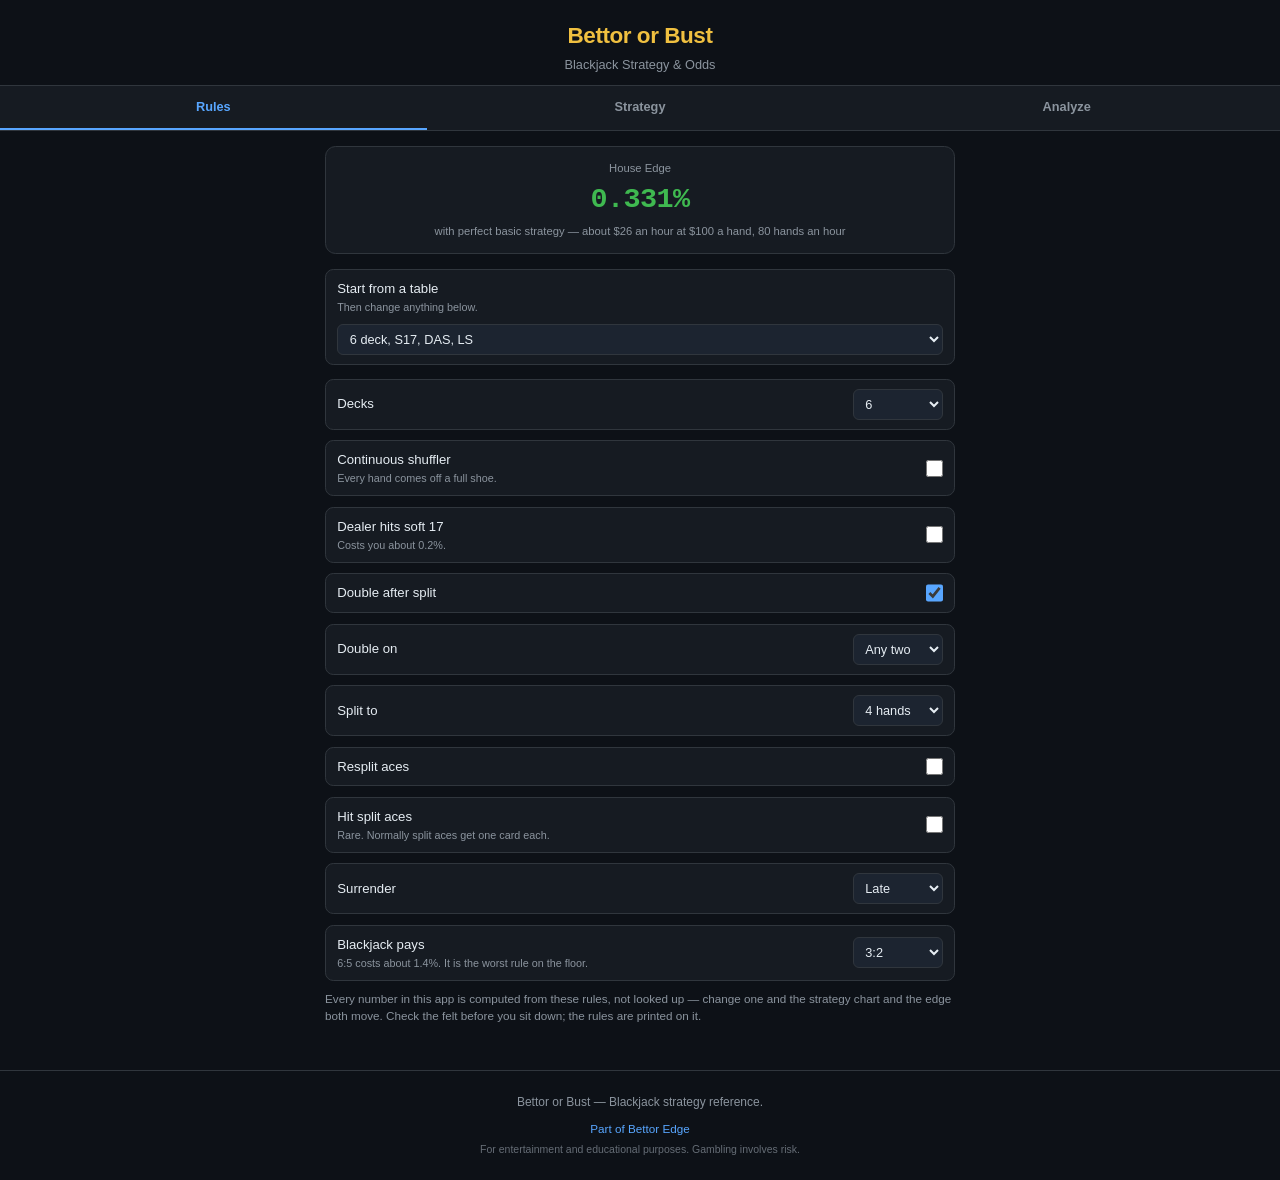
==== bob/index.html @ 898db22c "Ship Bettor or Bust: rules, strategy chart, analyzer and play mode The blackjack app is now usable, " ====
<!DOCTYPE html>
<html lang="en">
<head>
  <meta charset="UTF-8">
  <meta name="viewport" content="width=device-width, initial-scale=1.0, viewport-fit=cover">
  <title>Bettor or Bust — Blackjack Strategy &amp; Odds</title>
  <meta name="description" content="Blackjack basic strategy, hand analyzer and house edge, derived from your table's exact rules rather than looked up.">
  <link rel="stylesheet" href="css/style.css?v=93f70a32">

  <link rel="manifest" href="manifest.webmanifest">
  <meta name="theme-color" content="#0d1117">
  <link rel="icon" href="icons/favicon-32.png" sizes="32x32">
  <link rel="apple-touch-icon" href="icons/apple-touch-icon.png">
  <!-- Opaque status bar: iOS reserves the space itself, so the layout never
       renders under the clock. -->
  <meta name="apple-mobile-web-app-capable" content="yes">
  <meta name="mobile-web-app-capable" content="yes">
  <meta name="apple-mobile-web-app-status-bar-style" content="black">
  <meta name="apple-mobile-web-app-title" content="BoB">
</head>
<body>
  <header>
    <h1>Bettor or Bust</h1>
    <p class="subtitle">Blackjack Strategy &amp; Odds</p>
  </header>

  <nav>
    <a href="#rules" class="nav-link active" data-tab="rules">Rules</a>
    <a href="#strategy" class="nav-link" data-tab="strategy">Strategy</a>
    <a href="#analyze" class="nav-link" data-tab="analyze">Analyze</a>
  </nav>

  <main>
    <section id="rules" class="tab-content active">
      <div class="edge-badge">
        <span class="edge-label">House Edge</span>
        <span class="edge-value" id="edge-value">—</span>
        <span class="edge-sub" id="edge-sub">with perfect basic strategy</span>
      </div>

      <div class="rule-row preset-row">
        <label for="preset-select">Start from a table
          <span class="hint">Then change anything below.</span>
        </label>
        <select id="preset-select"></select>
      </div>

      <div class="rules-grid" id="rules-grid"></div>

      <p class="note">Every number in this app is computed from these rules, not
        looked up — change one and the strategy chart and the edge both move.
        Check the felt before you sit down; the rules are printed on it.</p>
    </section>

    <section id="strategy" class="tab-content">
      <h2 id="strategy-title">Basic strategy</h2>
      <p class="note" id="strategy-sub"></p>

      <h3>Hard totals</h3>
      <div class="chart-scroll"><table class="chart" id="chart-hard"></table></div>

      <h3>Soft totals</h3>
      <div class="chart-scroll"><table class="chart" id="chart-soft"></table></div>

      <h3>Pairs</h3>
      <div class="chart-scroll"><table class="chart" id="chart-pairs"></table></div>

      <div class="legend" id="chart-legend"></div>

      <p class="note">A gold outline marks a cell whose second-best action is
        within 0.01 of a bet — a coin flip the chart has to round one way. Tap
        any cell to open it in the analyzer.</p>
    </section>

    <section id="analyze" class="tab-content">
      <div class="mode-toggle">
        <button id="mode-analyze" class="active">Analyze</button>
        <button id="mode-play">Play</button>
      </div>

      <div id="analyze-pane">
        <div class="seat">
          <div class="seat-label"><span>Dealer upcard</span></div>
          <div class="hand" id="an-dealer"></div>
        </div>
        <div class="seat">
          <div class="seat-label"><span>Your hand</span><span class="seat-total" id="an-total"></span></div>
          <div class="hand" id="an-player"></div>
        </div>

        <div class="btn-row">
          <button id="an-target-dealer">Set dealer card</button>
          <button id="an-target-player" class="primary">Add to your hand</button>
          <button id="an-clear">Clear</button>
        </div>

        <div class="picker" id="an-picker"></div>
        <div id="an-result"></div>
      </div>

      <div id="play-pane" style="display:none">
        <div id="play-table"></div>
        <div class="btn-row" id="play-actions"></div>
        <div id="play-feedback"></div>
        <div class="stats" id="play-stats"></div>
      </div>
    </section>
  </main>

  <footer>
    <p>Bettor or Bust &mdash; Blackjack strategy reference.</p>
    <p class="site-link"><a href="../">Part of Bettor Edge</a></p>
    <p class="disclaimer">For entertainment and educational purposes. Gambling involves risk.</p>
  </footer>

  <script src="js/rules.js?v=93f70a32"></script>
  <script src="js/engine.js?v=93f70a32"></script>
  <script src="js/strategy.js?v=93f70a32"></script>
  <script src="js/analyzer.js?v=93f70a32"></script>
  <script src="js/game.js?v=93f70a32"></script>
  <script src="js/app.js?v=93f70a32"></script>
  <script>
    if ("serviceWorker" in navigator) {
      window.addEventListener("load", function () {
        navigator.serviceWorker.register("sw.js").catch(function () {
          // Offline support is a bonus; the app works without it.
        });
      });
    }
  </script>
</body>
</html>
---- bob/css/style.css ----
/* ===== Bettor or Bust — Mobile-first styles ===== */

:root {
  --color-bg: #0d1117;
  --color-surface: #161b22;
  --color-raised: #1c2430;
  --color-border: #30363d;
  --color-text: #e6edf3;
  --color-text-muted: #8b949e;
  --color-accent: #58a6ff;
  --color-gold: #f0c040;
  --color-green: #3fb950;
  --color-red: #f85149;
  --color-orange: #d29922;
  --color-purple: #bc8cff;
  --font-mono: "SF Mono", "Cascadia Code", "Fira Code", Consolas, monospace;
  --font-sans: -apple-system, BlinkMacSystemFont, "Segoe UI", Roboto, sans-serif;

  /* Action colours, shared by the chart and the analyzer so a cell and a
     button for the same action always read as the same thing. */
  --act-stand: #c94f4f;
  --act-hit: #2f6f4f;
  --act-double: #b3801f;
  --act-split: #4a6fb5;
  --act-surrender: #6b7280;
}

* { margin: 0; padding: 0; box-sizing: border-box; }

html { font-size: 15px; }

body {
  font-family: var(--font-sans);
  background: var(--color-bg);
  color: var(--color-text);
  line-height: 1.5;
  min-height: 100vh;
  -webkit-font-smoothing: antialiased;
  padding-bottom: env(safe-area-inset-bottom, 0px);
}

/* ===== Header ===== */

header {
  text-align: center;
  padding: calc(1.25rem + env(safe-area-inset-top, 0px)) 1rem 0.75rem;
  border-bottom: 1px solid var(--color-border);
}

header h1 {
  font-size: 1.5rem;
  font-weight: 700;
  color: var(--color-gold);
  letter-spacing: -0.02em;
}

.subtitle { color: var(--color-text-muted); font-size: 0.85rem; margin-top: 0.15rem; }

/* ===== Navigation ===== */

nav {
  display: flex;
  border-bottom: 1px solid var(--color-border);
  background: var(--color-surface);
  position: sticky;
  top: 0;
  z-index: 10;
  padding-left: env(safe-area-inset-left, 0px);
  padding-right: env(safe-area-inset-right, 0px);
}

.nav-link {
  flex: 1;
  text-align: center;
  padding: 0.75rem 0.4rem;
  color: var(--color-text-muted);
  text-decoration: none;
  font-size: 0.85rem;
  font-weight: 600;
  border-bottom: 2px solid transparent;
}

.nav-link.active { color: var(--color-accent); border-bottom-color: var(--color-accent); }

main {
  padding: 1rem;
  padding-left: calc(1rem + env(safe-area-inset-left, 0px));
  padding-right: calc(1rem + env(safe-area-inset-right, 0px));
  max-width: 44rem;
  margin: 0 auto;
}

.tab-content { display: none; }
.tab-content.active { display: block; }

h2 { font-size: 1.05rem; margin-bottom: 0.6rem; }
h3 { font-size: 0.9rem; margin: 1.1rem 0 0.5rem; color: var(--color-text-muted);
     text-transform: uppercase; letter-spacing: 0.06em; }

.note { font-size: 0.78rem; color: var(--color-text-muted); margin-top: 0.6rem; }

/* ===== Edge badge ===== */

.edge-badge {
  display: flex;
  flex-direction: column;
  align-items: center;
  gap: 0.1rem;
  background: var(--color-surface);
  border: 1px solid var(--color-border);
  border-radius: 0.7rem;
  padding: 0.9rem 1rem;
  margin-bottom: 1rem;
}

.edge-label, .edge-sub { font-size: 0.75rem; color: var(--color-text-muted); }
.edge-value { font-size: 1.9rem; font-weight: 700; color: var(--color-gold);
              font-family: var(--font-mono); letter-spacing: -0.02em; }
.edge-value.good { color: var(--color-green); }
.edge-value.bad { color: var(--color-red); }

/* ===== Rules form ===== */

.rules-grid { display: grid; gap: 0.7rem; }

.rule-row {
  display: grid;
  grid-template-columns: 1fr auto;
  align-items: center;
  gap: 0.6rem;
  background: var(--color-surface);
  border: 1px solid var(--color-border);
  border-radius: 0.55rem;
  padding: 0.6rem 0.75rem;
}

.rule-row label { font-size: 0.88rem; }

/* The preset names are long enough to squeeze the label into a two-word
   column, so this row stacks instead of sharing a line. */
.preset-row {
  grid-template-columns: 1fr;
  margin-bottom: 0.9rem;
}

.preset-row select { min-width: 0; width: 100%; }
.rule-row .hint { display: block; font-size: 0.72rem; color: var(--color-text-muted); }

select, input[type="number"] {
  background: var(--color-raised);
  color: var(--color-text);
  border: 1px solid var(--color-border);
  border-radius: 0.4rem;
  padding: 0.4rem 0.5rem;
  font-family: var(--font-sans);
  font-size: 0.85rem;
  min-width: 6rem;
}

input[type="checkbox"] { width: 1.15rem; height: 1.15rem; accent-color: var(--color-accent); }

/* ===== Strategy chart ===== */

.chart-scroll { overflow-x: auto; -webkit-overflow-scrolling: touch; }

table.chart { border-collapse: collapse; font-family: var(--font-mono); margin-bottom: 0.5rem; }

table.chart th, table.chart td {
  border: 1px solid var(--color-bg);
  text-align: center;
  font-size: 0.72rem;
  padding: 0;
  width: 1.72rem;
  height: 1.6rem;
}

table.chart th { color: var(--color-text-muted); font-size: 0.7rem; font-weight: 700; }
table.chart th.row-label { width: 2.6rem; text-align: right; padding-right: 0.35rem;
                           color: var(--color-text); }

td.act { color: #fff; font-weight: 700; cursor: pointer; }
td.act-stand { background: var(--act-stand); }
td.act-hit { background: var(--act-hit); }
td.act-double { background: var(--act-double); }
td.act-split { background: var(--act-split); }
td.act-surrender { background: var(--act-surrender); }

/* A cell whose runner-up is within a hundredth of a unit is a coin flip the
   chart has to round. Marking them is the honest thing to do. */
td.act.close { box-shadow: inset 0 0 0 2px var(--color-gold); }

.legend { display: flex; flex-wrap: wrap; gap: 0.5rem; margin-top: 0.7rem; }
.legend span { display: inline-flex; align-items: center; gap: 0.3rem;
               font-size: 0.75rem; color: var(--color-text-muted); }
.legend i { width: 0.85rem; height: 0.85rem; border-radius: 3px; display: inline-block; }

/* ===== Cards ===== */

.hand { display: flex; gap: 0.4rem; flex-wrap: wrap; align-items: center; }

.card {
  display: inline-flex;
  flex-direction: column;
  align-items: center;
  justify-content: center;
  min-width: 3.4rem;
  padding: 0.6rem 0.3rem;
  border: 1px solid #b6bec7;
  border-radius: 8px;
  background: #f5f7fa;
  color: #11161c;
  font-family: var(--font-mono);
  line-height: 1.1;
}

.card.red { color: #c8102e; }
.card-rank { font-size: 1.45rem; font-weight: 700; letter-spacing: -0.02em; }
.card-suit { font-size: 1.35rem; }

/* Face down: a real card back, not a dimmed face. */
.card.down {
  background: repeating-linear-gradient(45deg, #24405e, #24405e 4px, #1b3149 4px, #1b3149 8px);
  border-color: #3c5c80;
  color: transparent;
}

.card.small { min-width: 2.4rem; padding: 0.35rem 0.2rem; }
.card.small .card-rank { font-size: 1rem; }
.card.small .card-suit { font-size: 0.9rem; }

@media (max-width: 360px) {
  .card { min-width: 3rem; padding: 0.5rem 0.2rem; }
  .card-rank { font-size: 1.25rem; }
  .card-suit { font-size: 1.15rem; }
  table.chart th, table.chart td { width: 1.55rem; height: 1.5rem; font-size: 0.68rem; }
}

/* ===== Hand panels ===== */

.seat {
  background: var(--color-surface);
  border: 1px solid var(--color-border);
  border-radius: 0.6rem;
  padding: 0.8rem;
  margin-bottom: 0.8rem;
}

.seat-label {
  font-size: 0.72rem;
  text-transform: uppercase;
  letter-spacing: 0.07em;
  color: var(--color-text-muted);
  margin-bottom: 0.5rem;
  display: flex;
  justify-content: space-between;
  align-items: baseline;
}

.seat-total { color: var(--color-text); font-family: var(--font-mono); font-size: 0.85rem; }
.seat.active { border-color: var(--color-accent); }

/* ===== Buttons ===== */

.btn-row { display: flex; flex-wrap: wrap; gap: 0.5rem; margin: 0.8rem 0; }

button {
  font-family: var(--font-sans);
  font-size: 0.88rem;
  font-weight: 600;
  color: var(--color-text);
  background: var(--color-raised);
  border: 1px solid var(--color-border);
  border-radius: 0.5rem;
  padding: 0.6rem 0.9rem;
  cursor: pointer;
  flex: 1 1 auto;
  min-width: 5rem;
}

button:disabled { opacity: 0.4; cursor: default; }
button.primary { background: var(--color-accent); border-color: var(--color-accent); color: #06121f; }
button.act-stand { background: var(--act-stand); border-color: var(--act-stand); color: #fff; }
button.act-hit { background: var(--act-hit); border-color: var(--act-hit); color: #fff; }
button.act-double { background: var(--act-double); border-color: var(--act-double); color: #fff; }
button.act-split { background: var(--act-split); border-color: var(--act-split); color: #fff; }
button.act-surrender { background: var(--act-surrender); border-color: var(--act-surrender); color: #fff; }

/* Analyze / Play toggle: two equal halves of one control, not two loose
   buttons. */
.mode-toggle {
  display: grid;
  grid-template-columns: 1fr 1fr;
  border: 1px solid var(--color-border);
  border-radius: 0.5rem;
  overflow: hidden;
  margin-bottom: 1rem;
}

.mode-toggle button {
  border: 0;
  border-radius: 0;
  background: var(--color-surface);
  color: var(--color-text-muted);
  flex: none;
  min-width: 0;
}

.mode-toggle button.active { background: var(--color-accent); color: #06121f; }

/* ===== Picker ===== */

.picker { display: grid; grid-template-columns: repeat(10, 1fr); gap: 0.3rem; }

.picker button {
  min-width: 0;
  padding: 0.5rem 0;
  font-family: var(--font-mono);
  font-size: 0.9rem;
  flex: none;
}

.picker button:disabled { opacity: 0.25; }

/* ===== Results ===== */

.actions-list { display: grid; gap: 0.4rem; margin-top: 0.6rem; }

.action-row {
  display: grid;
  grid-template-columns: 1.6rem 1fr auto;
  align-items: center;
  gap: 0.6rem;
  background: var(--color-surface);
  border: 1px solid var(--color-border);
  border-left-width: 4px;
  border-radius: 0.45rem;
  padding: 0.55rem 0.7rem;
  font-size: 0.88rem;
}

.action-row.is-best { border-color: var(--color-green); background: #14261a; }
.action-row .rank-num { color: var(--color-text-muted); font-family: var(--font-mono); font-size: 0.8rem; }
.action-row .ev { font-family: var(--font-mono); font-size: 0.85rem; text-align: right; }
.action-row .cost { color: var(--color-red); }
.action-row.is-best .cost { color: var(--color-green); }

.dealer-dist { display: grid; grid-template-columns: repeat(6, 1fr); gap: 0.3rem; margin-top: 0.5rem; }
.dist-cell { background: var(--color-surface); border: 1px solid var(--color-border);
             border-radius: 0.4rem; padding: 0.4rem 0.2rem; text-align: center; }
.dist-cell .k { font-size: 0.7rem; color: var(--color-text-muted); }
.dist-cell .v { font-family: var(--font-mono); font-size: 0.82rem; }
.dist-cell.bust .v { color: var(--color-green); }

.banner {
  border-radius: 0.5rem;
  padding: 0.7rem 0.85rem;
  margin: 0.8rem 0;
  font-size: 0.88rem;
  border: 1px solid var(--color-border);
  background: var(--color-surface);
}
.banner.good { border-color: var(--color-green); background: #14261a; }
.banner.bad { border-color: var(--color-red); background: #2a1517; }
.banner.warn { border-color: var(--color-orange); background: #2a2312; }

.stats { display: grid; grid-template-columns: repeat(3, 1fr); gap: 0.5rem; margin-top: 1rem; }
.stat { background: var(--color-surface); border: 1px solid var(--color-border);
        border-radius: 0.5rem; padding: 0.6rem 0.4rem; text-align: center; }
.stat .k { font-size: 0.68rem; color: var(--color-text-muted); text-transform: uppercase;
           letter-spacing: 0.05em; }
.stat .v { font-family: var(--font-mono); font-size: 1.05rem; margin-top: 0.15rem; }

/* ===== Footer ===== */

footer {
  text-align: center;
  padding: 1.5rem 1rem;
  border-top: 1px solid var(--color-border);
  margin-top: 2rem;
}

footer p { font-size: 0.8rem; color: var(--color-text-muted); }
.disclaimer { font-size: 0.7rem !important; margin-top: 0.25rem; opacity: 0.7; }

.site-link { margin-top: 0.6rem; }
.site-link a { color: var(--color-accent); text-decoration: none; font-size: 0.78rem; }
.site-link a:hover { text-decoration: underline; }

@media (display-mode: standalone) {
  html, body { overscroll-behavior-y: none; }
}
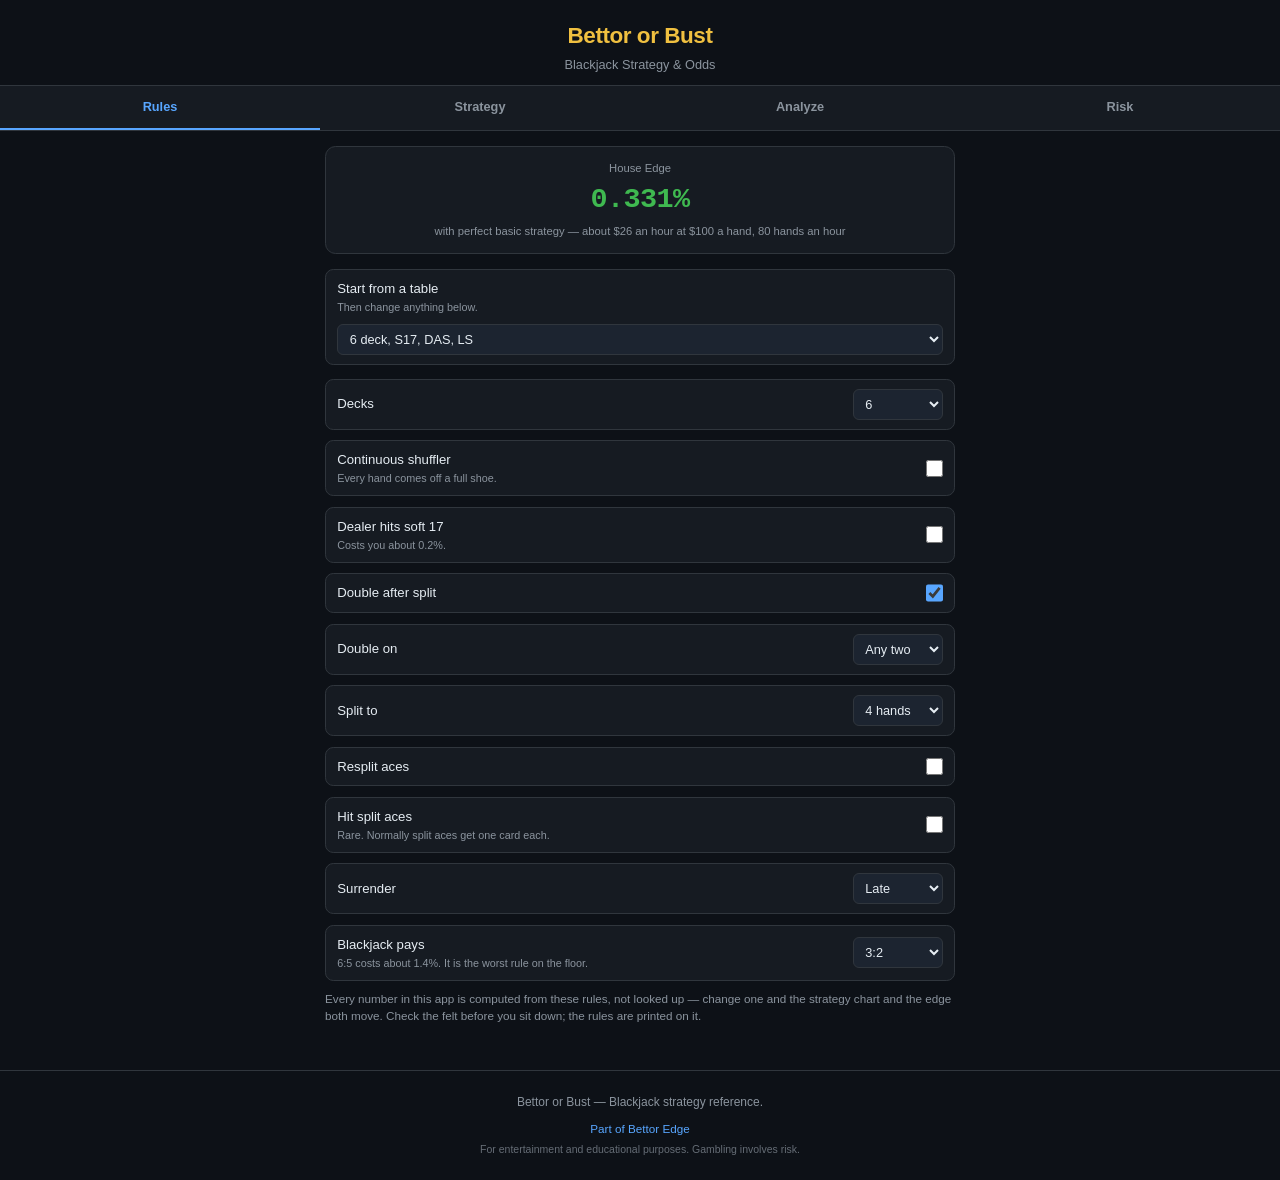
==== commit 5b3b0b27: "Add the Risk tab; rename the video poker app to Jacks or Bettor "Bettorment" ends in "torment", whic" ====
--- a/bob/index.html
+++ b/bob/index.html
@@ -5,7 +5,7 @@
   <meta name="viewport" content="width=device-width, initial-scale=1.0, viewport-fit=cover">
   <title>Bettor or Bust — Blackjack Strategy &amp; Odds</title>
   <meta name="description" content="Blackjack basic strategy, hand analyzer and house edge, derived from your table's exact rules rather than looked up.">
-  <link rel="stylesheet" href="css/style.css?v=93f70a32">
+  <link rel="stylesheet" href="css/style.css?v=c1fa6dae">
 
   <link rel="manifest" href="manifest.webmanifest">
   <meta name="theme-color" content="#0d1117">
@@ -28,6 +28,7 @@
     <a href="#rules" class="nav-link active" data-tab="rules">Rules</a>
     <a href="#strategy" class="nav-link" data-tab="strategy">Strategy</a>
     <a href="#analyze" class="nav-link" data-tab="analyze">Analyze</a>
+    <a href="#risk" class="nav-link" data-tab="risk">Risk</a>
   </nav>
 
   <main>
@@ -105,6 +106,51 @@
         <div class="stats" id="play-stats"></div>
       </div>
     </section>
+    <section id="risk" class="tab-content">
+      <div class="banner" id="risk-primer"></div>
+
+      <h3>Your session</h3>
+      <div class="rules-grid">
+        <div class="rule-row">
+          <label for="rk-bankroll">Bankroll
+            <span class="hint">What you are willing to lose today.</span></label>
+          <input type="number" id="rk-bankroll" min="100" step="100" value="2000">
+        </div>
+        <div class="rule-row">
+          <label for="rk-hands">Hands
+            <span class="hint">About 80 an hour at a shoe game.</span></label>
+          <input type="number" id="rk-hands" min="20" step="20" value="300">
+        </div>
+        <div class="rule-row">
+          <label for="rk-base">Base bet
+            <span class="hint">The minimum you put out.</span></label>
+          <input type="number" id="rk-base" min="1" step="5" value="50">
+        </div>
+      </div>
+
+      <h3>Betting strategy</h3>
+      <div class="rule-row preset-row">
+        <label for="rk-strategy">Strategy</label>
+        <select id="rk-strategy"></select>
+      </div>
+
+      <div class="banner" id="rk-spell"></div>
+      <div class="rules-grid" id="rk-params"></div>
+
+      <div class="btn-row">
+        <button id="rk-run" class="primary">Run simulation</button>
+        <button id="rk-compare">Compare all</button>
+      </div>
+
+      <div id="rk-result"></div>
+
+      <p class="note">Sessions are simulated hand by hand against a real
+        depleting shoe with basic strategy, so a counting system's advantage is
+        measured rather than assumed. Play never deviates from basic strategy,
+        which is what a betting-only counter does; index plays would add roughly
+        a fifth again to counting's value and are not modelled.</p>
+    </section>
+
   </main>
 
   <footer>
@@ -113,12 +159,13 @@
     <p class="disclaimer">For entertainment and educational purposes. Gambling involves risk.</p>
   </footer>
 
-  <script src="js/rules.js?v=93f70a32"></script>
-  <script src="js/engine.js?v=93f70a32"></script>
-  <script src="js/strategy.js?v=93f70a32"></script>
-  <script src="js/analyzer.js?v=93f70a32"></script>
-  <script src="js/game.js?v=93f70a32"></script>
-  <script src="js/app.js?v=93f70a32"></script>
+  <script src="js/rules.js?v=c1fa6dae"></script>
+  <script src="js/engine.js?v=c1fa6dae"></script>
+  <script src="js/strategy.js?v=c1fa6dae"></script>
+  <script src="js/analyzer.js?v=c1fa6dae"></script>
+  <script src="js/game.js?v=c1fa6dae"></script>
+  <script src="js/risk.js?v=c1fa6dae"></script>
+  <script src="js/app.js?v=c1fa6dae"></script>
   <script>
     if ("serviceWorker" in navigator) {
       window.addEventListener("load", function () {
--- a/bob/css/style.css
+++ b/bob/css/style.css
@@ -389,3 +389,37 @@
 @media (display-mode: standalone) {
   html, body { overscroll-behavior-y: none; }
 }
+
+/* ===== Risk table ===== */
+
+table.rk-table th, table.rk-table td {
+  width: auto;
+  height: auto;
+  padding: 0.4rem 0.5rem;
+  font-size: 0.76rem;
+  white-space: nowrap;
+}
+
+table.rk-table th.row-label {
+  width: auto;
+  text-align: left;
+  padding-right: 0.7rem;
+}
+
+table.rk-table td.num {
+  background: var(--color-surface);
+  color: var(--color-text);
+  font-weight: 600;
+  text-align: right;
+  cursor: default;
+}
+
+/* The two columns worth reading are ruin and how often you finish ahead, so
+   only those are ever coloured. */
+table.rk-table td.good { color: var(--color-green); }
+table.rk-table td.bad { color: var(--color-red); }
+table.rk-table td.muted { color: var(--color-text-muted); font-weight: 400; }
+
+.banner strong { display: block; margin-bottom: 0.25rem; }
+.banner .note { margin-top: 0.3rem; }
+.banner table.chart { margin-top: 0.5rem; }
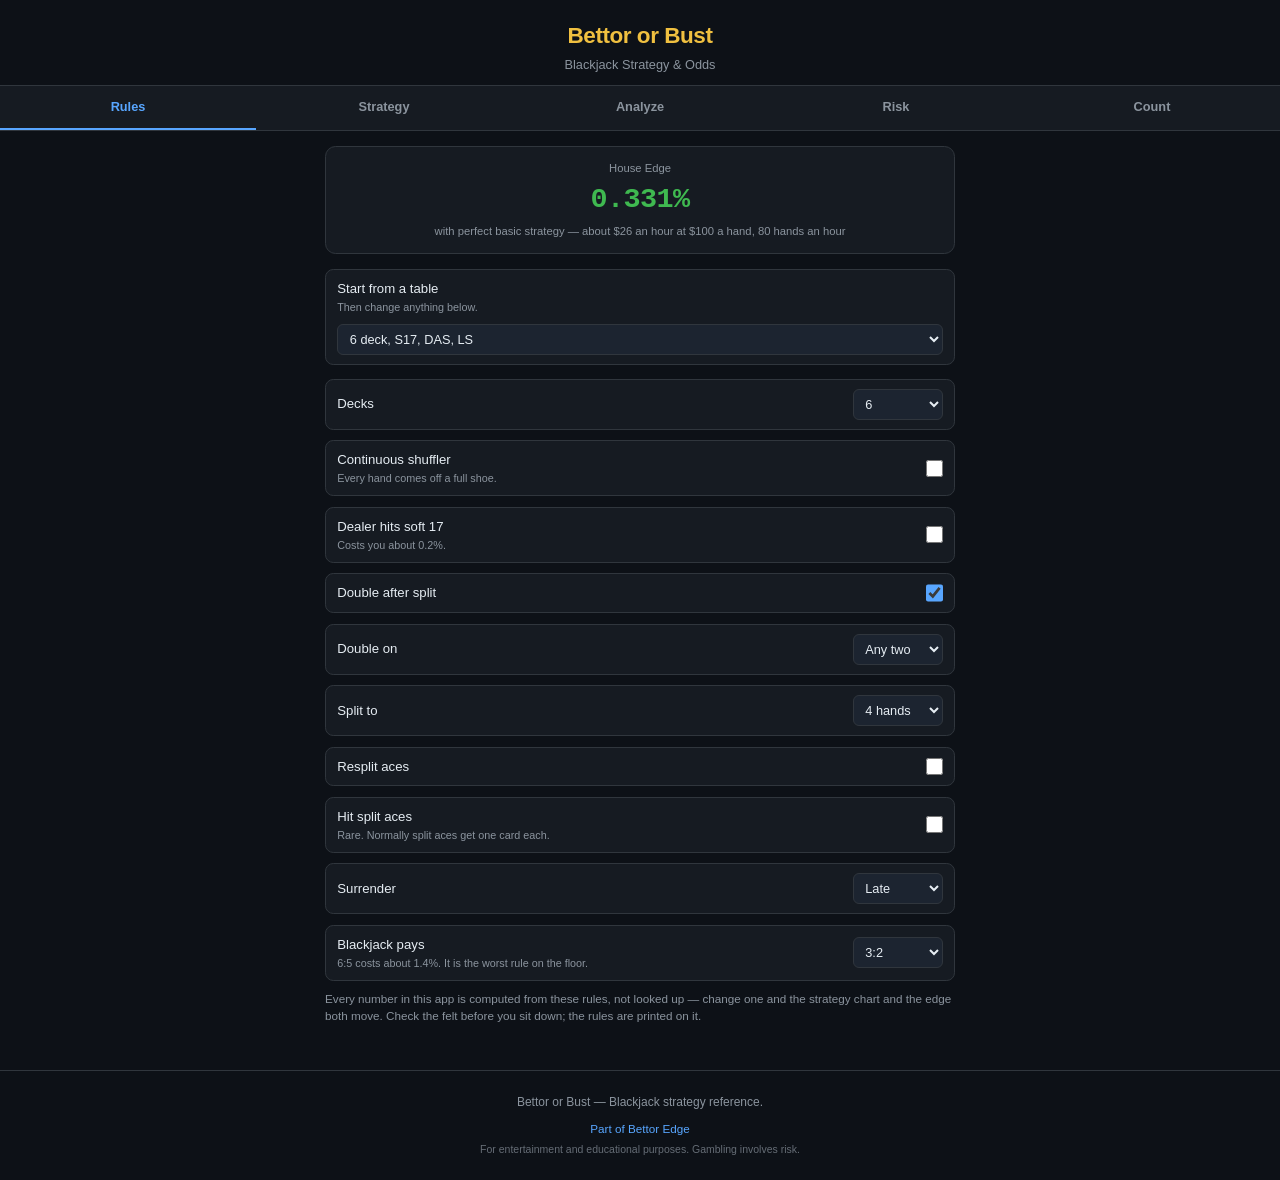
==== commit 34283444: "Add a running tally to both play modes, and a counting trainer Play modes now keep score in money. B" ====
--- a/bob/index.html
+++ b/bob/index.html
@@ -5,7 +5,7 @@
   <meta name="viewport" content="width=device-width, initial-scale=1.0, viewport-fit=cover">
   <title>Bettor or Bust — Blackjack Strategy &amp; Odds</title>
   <meta name="description" content="Blackjack basic strategy, hand analyzer and house edge, derived from your table's exact rules rather than looked up.">
-  <link rel="stylesheet" href="css/style.css?v=c1fa6dae">
+  <link rel="stylesheet" href="css/style.css?v=7d6f404a">
 
   <link rel="manifest" href="manifest.webmanifest">
   <meta name="theme-color" content="#0d1117">
@@ -29,6 +29,7 @@
     <a href="#strategy" class="nav-link" data-tab="strategy">Strategy</a>
     <a href="#analyze" class="nav-link" data-tab="analyze">Analyze</a>
     <a href="#risk" class="nav-link" data-tab="risk">Risk</a>
+    <a href="#count" class="nav-link" data-tab="count">Count</a>
   </nav>
 
   <main>
@@ -126,6 +127,12 @@
             <span class="hint">The minimum you put out.</span></label>
           <input type="number" id="rk-base" min="1" step="5" value="50">
         </div>
+        <div class="rule-row">
+          <label for="rk-cap">Most you'll bet
+            <span class="hint">Your own ceiling or the table's, whichever is lower.
+              Binds every strategy, counting included.</span></label>
+          <input type="number" id="rk-cap" min="1" step="25" value="150">
+        </div>
       </div>
 
       <h3>Betting strategy</h3>
@@ -151,6 +158,48 @@
         a fifth again to counting's value and are not modelled.</p>
     </section>
 
+    <section id="count" class="tab-content">
+      <div class="banner" id="ct-primer"></div>
+
+      <div class="rules-grid">
+        <div class="rule-row preset-row">
+          <label for="ct-system">System</label>
+          <select id="ct-system"></select>
+        </div>
+        <div class="rule-row">
+          <label for="ct-speed">Speed
+            <span class="hint">Cards a second. A dealer runs about 2.</span></label>
+          <select id="ct-speed"></select>
+        </div>
+        <div class="rule-row">
+          <label for="ct-batch">Cards a round
+            <span class="hint">How many before it asks.</span></label>
+          <select id="ct-batch"></select>
+        </div>
+        <div class="rule-row">
+          <label for="ct-truecount">Ask for the true count too
+            <span class="hint">Balanced systems only. Running count divided by decks left.</span></label>
+          <input type="checkbox" id="ct-truecount">
+        </div>
+      </div>
+
+      <div id="ct-tags"></div>
+
+      <div class="seat" id="ct-table">
+        <div class="seat-label"><span id="ct-status">Ready</span><span class="seat-total" id="ct-shoe"></span></div>
+        <div class="hand" id="ct-current"></div>
+        <div class="hand ct-seen" id="ct-seen"></div>
+      </div>
+
+      <div class="btn-row" id="ct-actions"></div>
+      <div id="ct-answer"></div>
+      <div class="stats" id="ct-stats"></div>
+
+      <p class="note">The shoe carries between rounds, exactly as it does at a
+        table — the count you are asked for is the running total since the last
+        shuffle, not since the last round.</p>
+    </section>
+
   </main>
 
   <footer>
@@ -159,13 +208,13 @@
     <p class="disclaimer">For entertainment and educational purposes. Gambling involves risk.</p>
   </footer>
 
-  <script src="js/rules.js?v=c1fa6dae"></script>
-  <script src="js/engine.js?v=c1fa6dae"></script>
-  <script src="js/strategy.js?v=c1fa6dae"></script>
-  <script src="js/analyzer.js?v=c1fa6dae"></script>
-  <script src="js/game.js?v=c1fa6dae"></script>
-  <script src="js/risk.js?v=c1fa6dae"></script>
-  <script src="js/app.js?v=c1fa6dae"></script>
+  <script src="js/rules.js?v=7d6f404a"></script>
+  <script src="js/engine.js?v=7d6f404a"></script>
+  <script src="js/strategy.js?v=7d6f404a"></script>
+  <script src="js/analyzer.js?v=7d6f404a"></script>
+  <script src="js/game.js?v=7d6f404a"></script>
+  <script src="js/risk.js?v=7d6f404a"></script>
+  <script src="js/app.js?v=7d6f404a"></script>
   <script>
     if ("serviceWorker" in navigator) {
       window.addEventListener("load", function () {
--- a/bob/css/style.css
+++ b/bob/css/style.css
@@ -363,12 +363,15 @@
 .banner.bad { border-color: var(--color-red); background: #2a1517; }
 .banner.warn { border-color: var(--color-orange); background: #2a2312; }
 
-.stats { display: grid; grid-template-columns: repeat(3, 1fr); gap: 0.5rem; margin-top: 1rem; }
+.stats { display: grid; grid-template-columns: repeat(2, 1fr); gap: 0.5rem; margin-top: 1rem; }
 .stat { background: var(--color-surface); border: 1px solid var(--color-border);
         border-radius: 0.5rem; padding: 0.6rem 0.4rem; text-align: center; }
 .stat .k { font-size: 0.68rem; color: var(--color-text-muted); text-transform: uppercase;
            letter-spacing: 0.05em; }
 .stat .v { font-family: var(--font-mono); font-size: 1.05rem; margin-top: 0.15rem; }
+.stat .v.good { color: var(--color-green); }
+.stat .v.bad { color: var(--color-red); }
+.stat .sub { font-size: 0.66rem; color: var(--color-text-muted); margin-top: 0.15rem; line-height: 1.3; }
 
 /* ===== Footer ===== */
 
@@ -423,3 +426,31 @@
 .banner strong { display: block; margin-bottom: 0.25rem; }
 .banner .note { margin-top: 0.3rem; }
 .banner table.chart { margin-top: 0.5rem; }
+
+.banner ul.assume { margin: 0.4rem 0 0 1rem; padding: 0; }
+.banner ul.assume li { font-size: 0.82rem; color: var(--color-text-muted); margin-bottom: 0.2rem; }
+.banner ul.assume strong { display: inline; color: var(--color-text); }
+
+/* ===== Counting trainer ===== */
+
+.ct-seen { margin-top: 0.6rem; gap: 0.2rem; }
+.ct-seen .card { min-width: 1.7rem; padding: 0.2rem 0.1rem; }
+.ct-seen .card-rank { font-size: 0.72rem; }
+.ct-seen .card-suit { font-size: 0.62rem; }
+
+#ct-current { min-height: 5.2rem; align-items: center; justify-content: center; }
+#ct-current .card { min-width: 4.4rem; padding: 0.9rem 0.4rem; }
+#ct-current .card-rank { font-size: 2.1rem; }
+#ct-current .card-suit { font-size: 1.9rem; }
+
+.ct-tag {
+  font-family: var(--font-mono);
+  font-size: 0.78rem;
+  font-weight: 700;
+  margin-top: 0.35rem;
+  color: var(--color-text-muted);
+}
+
+.ct-answer-row { display: flex; gap: 0.5rem; align-items: center; margin: 0.6rem 0; }
+.ct-answer-row label { font-size: 0.85rem; flex: 1; }
+.ct-answer-row input { width: 5.5rem; text-align: center; font-family: var(--font-mono); }
